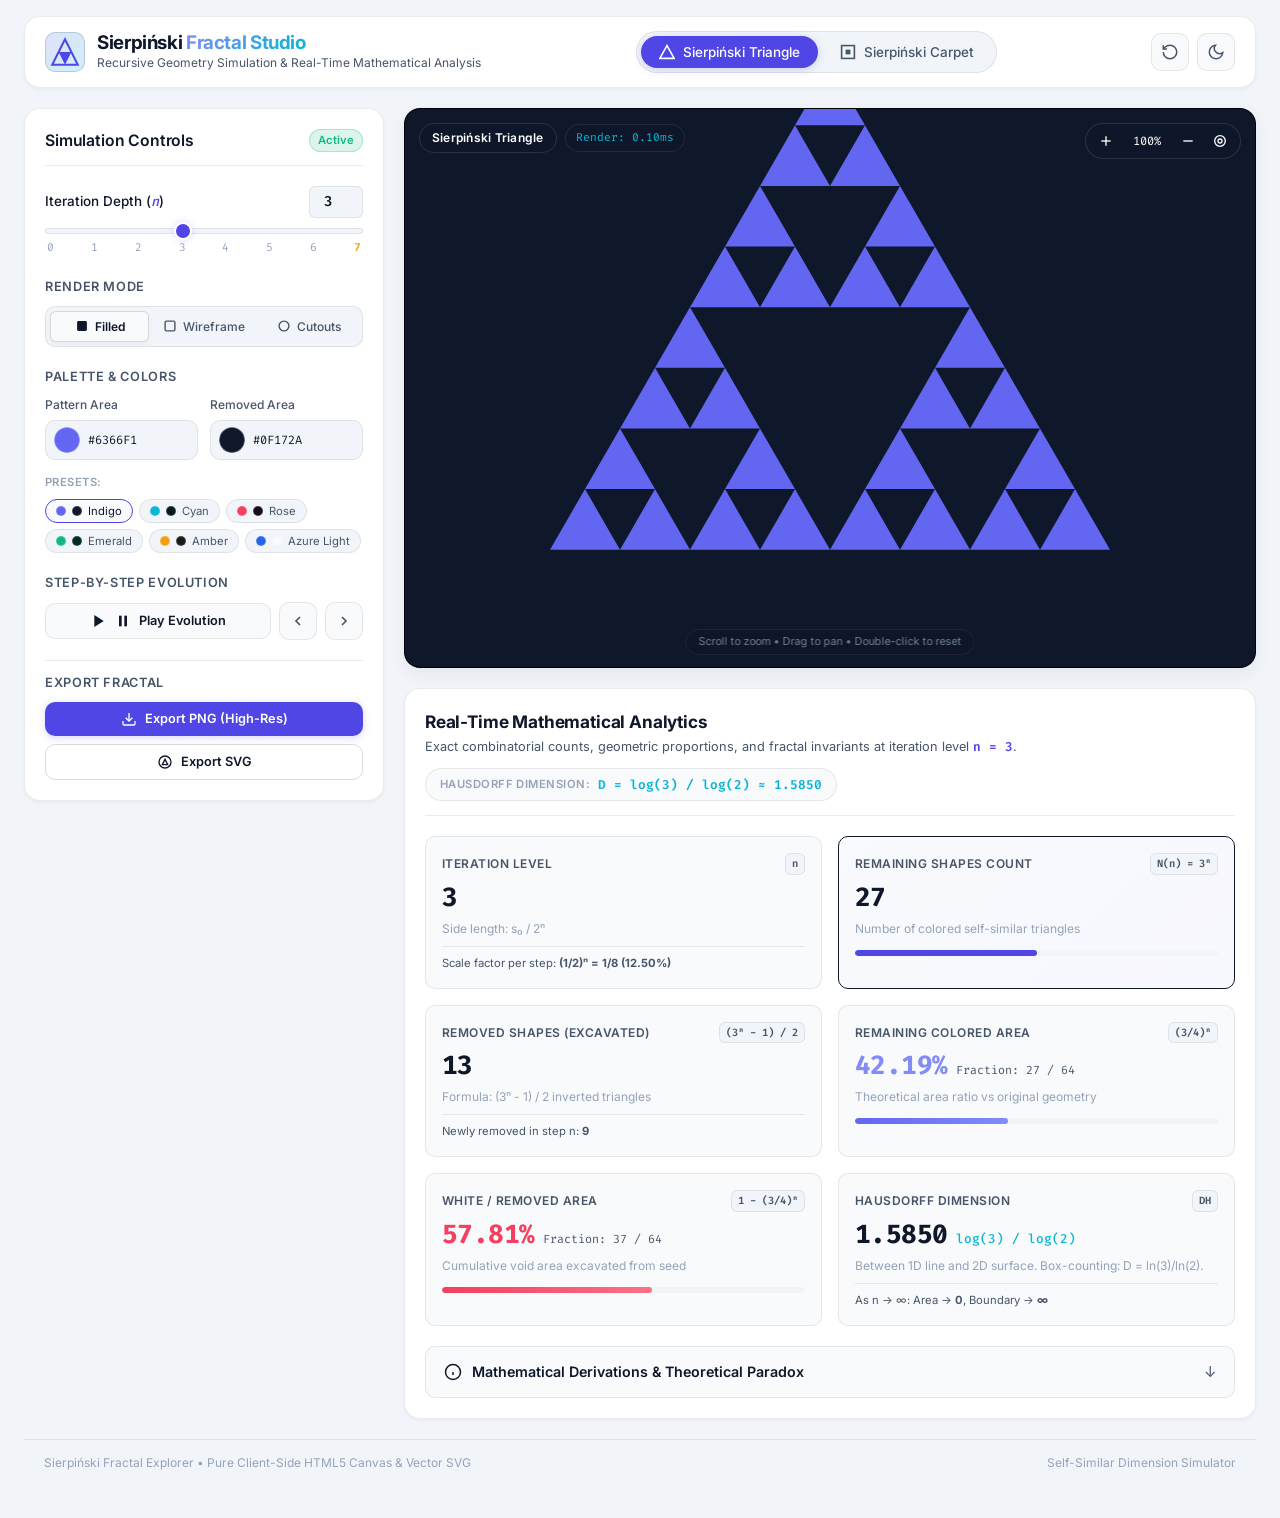
==== index.html @ 2ed8ce24 "Initial commit" ====
<!DOCTYPE html>
<html lang="en" data-theme="dark">
<head>
  <meta charset="UTF-8">
  <meta name="viewport" content="width=device-width, initial-scale=1.0">
  <title>Sierpiński Fractal Explorer & Analytical Dashboard</title>
  <meta name="description" content="Simulate, visualize, and mathematically analyze the Sierpiński Triangle and Sierpiński Carpet fractals with real-time analytics.">
  <link rel="stylesheet" href="style.css">
  <link rel="preconnect" href="https://fonts.googleapis.com">
  <link rel="preconnect" href="https://fonts.gstatic.com" crossorigin>
  <link href="https://fonts.googleapis.com/css2?family=Fira+Code:wght@400;500;600&family=Inter:wght@300;400;500;600;700&display=swap" rel="stylesheet">
</head>
<body>
  <div class="app-container">
    <!-- TOP HEADER -->
    <header class="app-header">
      <div class="brand">
        <div class="logo-icon" aria-hidden="true">
          <svg viewBox="0 0 40 40" width="32" height="32">
            <polygon points="20,4 36,36 4,36" fill="none" stroke="currentColor" stroke-width="2.5"/>
            <polygon points="20,36 28,20 12,20" fill="currentColor"/>
          </svg>
        </div>
        <div class="brand-text">
          <h1>Sierpiński <span class="gradient-text">Fractal Studio</span></h1>
          <p class="subtitle">Recursive Geometry Simulation &amp; Real-Time Mathematical Analysis</p>
        </div>
      </div>

      <!-- FRACTAL TYPE SWITCHER -->
      <div class="type-switcher-wrapper">
        <div class="type-switcher" role="radiogroup" aria-label="Select Fractal Type">
          <button type="button" id="btnTypeTriangle" class="type-btn active" role="radio" aria-checked="true" data-type="triangle">
            <svg viewBox="0 0 20 20" width="16" height="16" aria-hidden="true">
              <polygon points="10,2 19,18 1,18" fill="none" stroke="currentColor" stroke-width="2"/>
            </svg>
            <span>Sierpiński Triangle</span>
          </button>
          <button type="button" id="btnTypeCarpet" class="type-btn" role="radio" aria-checked="false" data-type="carpet">
            <svg viewBox="0 0 20 20" width="16" height="16" aria-hidden="true">
              <rect x="2" y="2" width="16" height="16" fill="none" stroke="currentColor" stroke-width="2"/>
              <rect x="7" y="7" width="6" height="6" fill="currentColor"/>
            </svg>
            <span>Sierpiński Carpet</span>
          </button>
        </div>
      </div>

      <!-- HEADER ACTIONS -->
      <div class="header-actions">
        <button type="button" id="btnResetView" class="icon-btn" title="Reset Pan & Zoom (Home View)" aria-label="Reset View">
          <svg viewBox="0 0 24 24" width="18" height="18" fill="none" stroke="currentColor" stroke-width="2">
            <path d="M3 12a9 9 0 1 0 9-9 9.75 9.75 0 0 0-6.74 2.74L3 8"/>
            <path d="M3 3v5h5"/>
          </svg>
        </button>
        <button type="button" id="btnThemeToggle" class="icon-btn theme-toggle" title="Toggle Light / Dark Theme" aria-label="Toggle Theme">
          <svg class="sun-icon" viewBox="0 0 24 24" width="18" height="18" fill="none" stroke="currentColor" stroke-width="2">
            <circle cx="12" cy="12" r="5"/>
            <line x1="12" y1="1" x2="12" y2="3"/>
            <line x1="12" y1="21" x2="12" y2="23"/>
            <line x1="4.22" y1="4.22" x2="5.64" y2="5.64"/>
            <line x1="18.36" y1="18.36" x2="19.78" y2="19.78"/>
            <line x1="1" y1="12" x2="3" y2="12"/>
            <line x1="21" y1="12" x2="23" y2="12"/>
            <line x1="4.22" y1="19.78" x2="5.64" y2="18.36"/>
            <line x1="18.36" y1="5.64" x2="19.78" y2="4.22"/>
          </svg>
          <svg class="moon-icon" viewBox="0 0 24 24" width="18" height="18" fill="none" stroke="currentColor" stroke-width="2">
            <path d="M21 12.79A9 9 0 1 1 11.21 3 7 7 0 0 0 21 12.79z"/>
          </svg>
        </button>
      </div>
    </header>

    <!-- MAIN DASHBOARD CONTENT -->
    <main class="dashboard-grid">
      <!-- SIDEBAR CONTROLS -->
      <aside class="controls-panel card">
        <div class="panel-section-header">
          <h2>Simulation Controls</h2>
          <span class="badge" id="badgeComplexity">Active</span>
        </div>

        <!-- ITERATION DEPTH -->
        <div class="control-group">
          <div class="control-label-row">
            <label for="sliderDepth">
              Iteration Depth (<span class="math-sym">n</span>)
            </label>
            <div class="depth-input-container">
              <input type="number" id="inputDepth" min="0" max="7" value="3" aria-label="Iteration depth numeric input">
            </div>
          </div>
          <div class="slider-wrapper">
            <input type="range" id="sliderDepth" min="0" max="7" step="1" value="3" aria-label="Iteration depth slider">
            <div class="slider-ticks">
              <span>0</span>
              <span>1</span>
              <span>2</span>
              <span>3</span>
              <span>4</span>
              <span>5</span>
              <span>6</span>
              <span class="warning-tick">7</span>
            </div>
          </div>
          <!-- Warning banner for n >= 6 -->
          <div id="depthWarning" class="depth-warning hidden" role="alert">
            <svg viewBox="0 0 20 20" width="16" height="16" fill="currentColor">
              <path fill-rule="evenodd" d="M8.485 2.495c.673-1.167 2.357-1.167 3.03 0l6.28 10.875c.673 1.167-.17 2.625-1.516 2.625H3.72c-1.347 0-2.189-1.458-1.515-2.625L8.485 2.495zM10 5a.75.75 0 01.75.75v3.5a.75.75 0 01-1.5 0v-3.5A.75.75 0 0110 5zm0 9a1 1 0 100-2 1 1 0 000 2z" clip-rule="evenodd"/>
            </svg>
            <span id="depthWarningText"><strong>High Complexity Notice:</strong> Rendering up to millions of sub-elements. Hardware acceleration active.</span>
          </div>
        </div>

        <!-- RENDER STYLE TOGGLE -->
        <div class="control-group">
          <label class="section-sublabel">Render Mode</label>
          <div class="segmented-control" role="radiogroup" aria-label="Render Mode">
            <button type="button" class="segment-btn active" id="btnModeFilled" role="radio" aria-checked="true" data-mode="filled">
              <svg viewBox="0 0 20 20" width="14" height="14" fill="currentColor"><rect x="3" y="3" width="14" height="14" rx="2"/></svg>
              Filled
            </button>
            <button type="button" class="segment-btn" id="btnModeWireframe" role="radio" aria-checked="false" data-mode="wireframe">
              <svg viewBox="0 0 20 20" width="14" height="14" fill="none" stroke="currentColor" stroke-width="2"><rect x="3" y="3" width="14" height="14" rx="2"/></svg>
              Wireframe
            </button>
            <button type="button" class="segment-btn" id="btnModeCutouts" role="radio" aria-checked="false" data-mode="cutouts" title="Emphasize removed central voids">
              <svg viewBox="0 0 20 20" width="14" height="14" fill="none" stroke="currentColor" stroke-width="2"><circle cx="10" cy="10" r="7"/></svg>
              Cutouts
            </button>
          </div>
        </div>

        <!-- COLOR PICKERS -->
        <div class="control-group">
          <label class="section-sublabel">Palette &amp; Colors</label>
          <div class="color-pickers-grid">
            <div class="color-picker-item">
              <span class="color-label">Pattern Area</span>
              <div class="color-input-wrapper">
                <input type="color" id="colorPattern" value="#6366f1" aria-label="Pattern color">
                <span class="color-hex-text" id="colorPatternHex">#6366F1</span>
              </div>
            </div>
            <div class="color-picker-item">
              <span class="color-label">Removed Area</span>
              <div class="color-input-wrapper">
                <input type="color" id="colorBackground" value="#0f172a" aria-label="Background / Removed area color">
                <span class="color-hex-text" id="colorBackgroundHex">#0F172A</span>
              </div>
            </div>
          </div>

          <!-- Color presets -->
          <div class="preset-palettes">
            <span class="preset-title">Presets:</span>
            <div class="preset-chips">
              <button type="button" class="preset-chip active" data-pattern="#6366f1" data-bg="#0f172a" title="Indigo & Dark Slate">
                <span class="swatch" style="background:#6366f1;"></span>
                <span class="swatch" style="background:#0f172a;"></span>
                <span>Indigo</span>
              </button>
              <button type="button" class="preset-chip" data-pattern="#06b6d4" data-bg="#051923" title="Electric Cyan & Abyss">
                <span class="swatch" style="background:#06b6d4;"></span>
                <span class="swatch" style="background:#051923;"></span>
                <span>Cyan</span>
              </button>
              <button type="button" class="preset-chip" data-pattern="#f43f5e" data-bg="#180c14" title="Sunset Rose & Crimson Void">
                <span class="swatch" style="background:#f43f5e;"></span>
                <span class="swatch" style="background:#180c14;"></span>
                <span>Rose</span>
              </button>
              <button type="button" class="preset-chip" data-pattern="#10b981" data-bg="#022c22" title="Emerald Matrix">
                <span class="swatch" style="background:#10b981;"></span>
                <span class="swatch" style="background:#022c22;"></span>
                <span>Emerald</span>
              </button>
              <button type="button" class="preset-chip" data-pattern="#f59e0b" data-bg="#1c1917" title="Amber Gold">
                <span class="swatch" style="background:#f59e0b;"></span>
                <span class="swatch" style="background:#1c1917;"></span>
                <span>Amber</span>
              </button>
              <button type="button" class="preset-chip" data-pattern="#2563eb" data-bg="#f8fafc" title="Azure & Clean White">
                <span class="swatch" style="background:#2563eb;"></span>
                <span class="swatch" style="background:#f8fafc;"></span>
                <span>Azure Light</span>
              </button>
            </div>
          </div>
        </div>

        <!-- PROGRESSIVE ANIMATION PLAYBACK -->
        <div class="control-group">
          <label class="section-sublabel">Step-by-Step Evolution</label>
          <div class="animation-buttons">
            <button type="button" id="btnPlayAnimation" class="btn btn-secondary" title="Play progressive iterations from 0 to current depth">
              <svg id="iconPlay" viewBox="0 0 24 24" width="16" height="16" fill="currentColor">
                <polygon points="5 3 19 12 5 21 5 3"/>
              </svg>
              <svg id="iconPause" class="hidden" viewBox="0 0 24 24" width="16" height="16" fill="currentColor">
                <rect x="6" y="4" width="4" height="16"/>
                <rect x="14" y="4" width="4" height="16"/>
              </svg>
              <span id="labelPlay">Play Evolution</span>
            </button>
            <button type="button" id="btnStepPrev" class="btn btn-icon-only" title="Previous depth (n - 1)" aria-label="Previous step">
              <svg viewBox="0 0 24 24" width="16" height="16" fill="none" stroke="currentColor" stroke-width="2.5"><polyline points="15 18 9 12 15 6"/></svg>
            </button>
            <button type="button" id="btnStepNext" class="btn btn-icon-only" title="Next depth (n + 1)" aria-label="Next step">
              <svg viewBox="0 0 24 24" width="16" height="16" fill="none" stroke="currentColor" stroke-width="2.5"><polyline points="9 18 15 12 9 6"/></svg>
            </button>
          </div>
        </div>

        <!-- EXPORT ACTIONS -->
        <div class="control-group export-section">
          <label class="section-sublabel">Export Fractal</label>
          <div class="export-buttons-grid">
            <button type="button" id="btnExportPNG" class="btn btn-primary">
              <svg viewBox="0 0 24 24" width="16" height="16" fill="none" stroke="currentColor" stroke-width="2">
                <path d="M21 15v4a2 2 0 0 1-2 2H5a2 2 0 0 1-2-2v-4"/>
                <polyline points="7 10 12 15 17 10"/>
                <line x1="12" y1="15" x2="12" y2="3"/>
              </svg>
              <span>Export PNG (High-Res)</span>
            </button>
            <button type="button" id="btnExportSVG" class="btn btn-outline" title="Export as scalable vector graphic">
              <svg viewBox="0 0 24 24" width="16" height="16" fill="none" stroke="currentColor" stroke-width="2">
                <circle cx="12" cy="12" r="9"/>
                <polygon points="12 8 16 16 8 16"/>
              </svg>
              <span>Export SVG</span>
            </button>
          </div>
        </div>
      </aside>

      <!-- VISUALIZER CANVAS AREA -->
      <section class="visualizer-container card" aria-label="Fractal Visualizer">
        <!-- Floating HUD Overlays -->
        <div class="canvas-hud top-left">
          <span class="hud-tag" id="hudFractalName">Sierpiński Triangle</span>
          <span class="hud-metric" id="hudRenderTime">Render: 0ms</span>
        </div>

        <div class="canvas-hud top-right">
          <div class="zoom-controls">
            <button type="button" id="btnZoomIn" class="hud-btn" title="Zoom In (+)" aria-label="Zoom In">
              <svg viewBox="0 0 24 24" width="16" height="16" fill="none" stroke="currentColor" stroke-width="2"><line x1="12" y1="5" x2="12" y2="19"/><line x1="5" y1="12" x2="19" y2="12"/></svg>
            </button>
            <span class="zoom-level-text" id="hudZoomText">100%</span>
            <button type="button" id="btnZoomOut" class="hud-btn" title="Zoom Out (-)" aria-label="Zoom Out">
              <svg viewBox="0 0 24 24" width="16" height="16" fill="none" stroke="currentColor" stroke-width="2"><line x1="5" y1="12" x2="19" y2="12"/></svg>
            </button>
            <button type="button" id="btnRecenter" class="hud-btn" title="Recenter View" aria-label="Recenter">
              <svg viewBox="0 0 24 24" width="16" height="16" fill="none" stroke="currentColor" stroke-width="2"><circle cx="12" cy="12" r="3"/><circle cx="12" cy="12" r="8"/></svg>
            </button>
          </div>
        </div>

        <!-- Interactive Canvas -->
        <div class="canvas-viewport" id="canvasViewport">
          <canvas id="fractalCanvas" width="800" height="800"></canvas>
          <div class="canvas-hint" id="canvasHint">
            <span>Scroll to zoom &bull; Drag to pan &bull; Double-click to reset</span>
          </div>
        </div>
      </section>

      <!-- ANALYTICAL DASHBOARD METRIC CARDS -->
      <section class="analytics-container card" aria-label="Analytical Dashboard">
        <div class="analytics-header">
          <div class="analytics-title">
            <h2>Real-Time Mathematical Analytics</h2>
            <p>Exact combinatorial counts, geometric proportions, and fractal invariants at iteration level <span class="math-highlight" id="lblCurrentN">n = 3</span>.</p>
          </div>
          <div class="fractal-formula-pill" id="pillDimensionFormula">
            <span class="pill-label">Hausdorff Dimension:</span>
            <span class="pill-val" id="valHausdorffSummary">D = log(3) / log(2) ≈ 1.5850</span>
          </div>
        </div>

        <div class="metrics-grid">
          <!-- CARD 1: Iteration Depth -->
          <div class="metric-card">
            <div class="metric-card-header">
              <span class="metric-label">Iteration Level</span>
              <span class="metric-badge">n</span>
            </div>
            <div class="metric-value" id="metricDepth">3</div>
            <div class="metric-formula" id="metricDepthFormula">Base recursion level</div>
            <div class="metric-footer">
              <span class="subtext">Scale factor per step: <strong id="metricScaleFactor">1/2 (50%)</strong></span>
            </div>
          </div>

          <!-- CARD 2: Remaining Shapes Count -->
          <div class="metric-card highlight">
            <div class="metric-card-header">
              <span class="metric-label">Remaining Shapes Count</span>
              <span class="metric-badge" id="badgeRemainingFormula">N(n) = 3ⁿ</span>
            </div>
            <div class="metric-value-container">
              <div class="metric-value" id="metricRemainingCount">27</div>
              <div class="metric-sci" id="metricRemainingSci"></div>
            </div>
            <div class="metric-formula" id="metricRemainingDesc">Number of colored self-similar copies</div>
            <div class="metric-progress-bar">
              <div class="metric-progress-fill" id="progressRemaining"></div>
            </div>
          </div>

          <!-- CARD 3: Removed Shapes Count -->
          <div class="metric-card">
            <div class="metric-card-header">
              <span class="metric-label">Removed Shapes (Excavated)</span>
              <span class="metric-badge" id="badgeRemovedFormula">Cumulative</span>
            </div>
            <div class="metric-value-container">
              <div class="metric-value" id="metricRemovedCumulative">13</div>
              <div class="metric-sci" id="metricRemovedSci"></div>
            </div>
            <div class="metric-formula" id="metricRemovedFormula">Formula: (3ⁿ - 1) / 2</div>
            <div class="metric-footer">
              <span class="subtext">Newly removed in step n: <strong id="metricRemovedStep">9</strong></span>
            </div>
          </div>

          <!-- CARD 4: Colored Area -->
          <div class="metric-card">
            <div class="metric-card-header">
              <span class="metric-label">Remaining Colored Area</span>
              <span class="metric-badge" id="badgeColoredAreaFormula">(3/4)ⁿ</span>
            </div>
            <div class="metric-value-container">
              <div class="metric-value accent-colored" id="metricColoredPct">42.19%</div>
              <div class="metric-fraction" id="metricColoredFraction">Fraction: 27 / 64</div>
            </div>
            <div class="metric-formula">Theoretical area ratio vs original geometry</div>
            <div class="metric-progress-bar">
              <div class="metric-progress-fill colored" id="progressColoredArea" style="width: 42.19%;"></div>
            </div>
          </div>

          <!-- CARD 5: Removed / White Area -->
          <div class="metric-card">
            <div class="metric-card-header">
              <span class="metric-label">White / Removed Area</span>
              <span class="metric-badge" id="badgeRemovedAreaFormula">1 - (3/4)ⁿ</span>
            </div>
            <div class="metric-value-container">
              <div class="metric-value accent-removed" id="metricRemovedPct">57.81%</div>
              <div class="metric-fraction" id="metricRemovedFraction">Fraction: 37 / 64</div>
            </div>
            <div class="metric-formula">Cumulative void area excavated from seed</div>
            <div class="metric-progress-bar">
              <div class="metric-progress-fill removed" id="progressRemovedArea" style="width: 57.81%;"></div>
            </div>
          </div>

          <!-- CARD 6: Hausdorff Dimension & Fractal Paradox -->
          <div class="metric-card">
            <div class="metric-card-header">
              <span class="metric-label">Hausdorff Dimension</span>
              <span class="metric-badge">DH</span>
            </div>
            <div class="metric-value-container">
              <div class="metric-value" id="metricDimension">1.5850</div>
              <div class="metric-sci" id="metricDimensionFormula">log(3) / log(2)</div>
            </div>
            <div class="metric-formula" id="metricDimensionDetail">
              Fractional dimension strictly between 1D and 2D.
            </div>
            <div class="metric-footer">
              <span class="subtext">As n &rarr; &infin;: Area &rarr; <strong>0</strong>, Boundary &rarr; <strong>&infin;</strong></span>
            </div>
          </div>
        </div>

        <!-- MATHEMATICAL DEEP DIVE EXPANDER -->
        <div class="math-explainer-card">
          <details id="detailsMath">
            <summary>
              <span class="explainer-title">
                <svg viewBox="0 0 24 24" width="18" height="18" fill="none" stroke="currentColor" stroke-width="2">
                  <circle cx="12" cy="12" r="10"/>
                  <line x1="12" y1="16" x2="12" y2="12"/>
                  <line x1="12" y1="8" x2="12.01" y2="8"/>
                </svg>
                Mathematical Derivations &amp; Theoretical Paradox
              </span>
              <span class="summary-arrow">&darr;</span>
            </summary>
            <div class="explainer-content" id="explainerContent">
              <!-- Dynamically populated based on active fractal -->
            </div>
          </details>
        </div>
      </section>
    </main>

    <!-- FOOTER -->
    <footer class="app-footer">
      <div class="footer-inner">
        <span>Sierpiński Fractal Explorer &bull; Pure Client-Side HTML5 Canvas &amp; Vector SVG</span>
        <span class="footer-links">
          <span>Self-Similar Dimension Simulator</span>
        </span>
      </div>
    </footer>
  </div>

  <script src="app.js"></script>
</body>
</html>
---- style.css ----
/* ==========================================================================
   Sierpiński Fractal Explorer - Modern Dashboard Design System
   ========================================================================== */

:root {
  /* Color Tokens - Dark Mode (Default) */
  --bg-app: #080c15;
  --bg-surface: #0f1626;
  --bg-surface-elevated: #162035;
  --bg-surface-hover: #1c2842;
  --bg-input: #151e30;
  
  --border-subtle: rgba(255, 255, 255, 0.08);
  --border-medium: rgba(255, 255, 255, 0.16);
  --border-active: #6366f1;
  
  --text-primary: #f8fafc;
  --text-secondary: #94a3b8;
  --text-muted: #64748b;
  
  --accent-primary: #6366f1;
  --accent-primary-hover: #4f46e5;
  --accent-primary-glow: rgba(99, 102, 241, 0.35);
  
  --accent-cyan: #06b6d4;
  --accent-cyan-glow: rgba(6, 182, 212, 0.25);
  --accent-amber: #f59e0b;
  --accent-amber-glow: rgba(245, 158, 11, 0.25);
  --accent-rose: #f43f5e;
  --accent-emerald: #10b981;
  
  --shadow-sm: 0 2px 4px rgba(0, 0, 0, 0.3);
  --shadow-md: 0 4px 16px rgba(0, 0, 0, 0.4);
  --shadow-lg: 0 8px 32px rgba(0, 0, 0, 0.5);
  --shadow-glow: 0 0 24px var(--accent-primary-glow);
  
  --radius-sm: 6px;
  --radius-md: 10px;
  --radius-lg: 16px;
  --radius-full: 9999px;
  
  --font-sans: 'Inter', -apple-system, BlinkMacSystemFont, 'Segoe UI', Roboto, sans-serif;
  --font-mono: 'Fira Code', ui-monospace, SFMono-Regular, monospace;
  
  --transition-fast: 0.15s ease;
  --transition-normal: 0.25s cubic-bezier(0.16, 1, 0.3, 1);
}

[data-theme="light"] {
  --bg-app: #f1f5f9;
  --bg-surface: #ffffff;
  --bg-surface-elevated: #f8fafc;
  --bg-surface-hover: #e2e8f0;
  --bg-input: #f1f5f9;
  
  --border-subtle: rgba(0, 0, 0, 0.08);
  --border-medium: rgba(0, 0, 0, 0.14);
  --border-active: #4f46e5;
  
  --text-primary: #0f172a;
  --text-secondary: #475569;
  --text-muted: #94a3b8;
  
  --accent-primary: #4f46e5;
  --accent-primary-hover: #4338ca;
  --accent-primary-glow: rgba(79, 70, 229, 0.2);
  
  --shadow-sm: 0 2px 4px rgba(0, 0, 0, 0.04);
  --shadow-md: 0 6px 18px rgba(15, 23, 42, 0.06);
  --shadow-lg: 0 12px 32px rgba(15, 23, 42, 0.08);
  --shadow-glow: 0 0 20px rgba(79, 70, 229, 0.15);
}

/* Base Reset & Typography */
*, *::before, *::after {
  box-sizing: border-box;
  margin: 0;
  padding: 0;
}

html, body {
  min-height: 100%;
  background-color: var(--bg-app);
  color: var(--text-primary);
  font-family: var(--font-sans);
  font-size: 15px;
  line-height: 1.5;
  -webkit-font-smoothing: antialiased;
  -moz-osx-font-smoothing: grayscale;
  transition: background-color var(--transition-normal), color var(--transition-normal);
}

/* App Container Layout */
.app-container {
  max-width: 1600px;
  margin: 0 auto;
  padding: 16px 24px 32px;
  display: flex;
  flex-direction: column;
  min-height: 100vh;
  gap: 20px;
}

/* Header Component */
.app-header {
  display: flex;
  align-items: center;
  justify-content: space-between;
  flex-wrap: wrap;
  gap: 16px;
  padding: 14px 20px;
  background: var(--bg-surface);
  border: 1px solid var(--border-subtle);
  border-radius: var(--radius-lg);
  box-shadow: var(--shadow-sm);
  backdrop-filter: blur(12px);
  position: sticky;
  top: 12px;
  z-index: 100;
}

.brand {
  display: flex;
  align-items: center;
  gap: 12px;
}

.logo-icon {
  display: flex;
  align-items: center;
  justify-content: center;
  width: 40px;
  height: 40px;
  background: linear-gradient(135deg, rgba(99, 102, 241, 0.2), rgba(6, 182, 212, 0.2));
  color: var(--accent-primary);
  border-radius: var(--radius-md);
  border: 1px solid var(--border-medium);
}

.brand-text h1 {
  font-size: 1.25rem;
  font-weight: 700;
  letter-spacing: -0.02em;
  line-height: 1.2;
}

.gradient-text {
  background: linear-gradient(135deg, #818cf8 0%, #06b6d4 100%);
  -webkit-background-clip: text;
  -webkit-text-fill-color: transparent;
}

.subtitle {
  font-size: 0.8rem;
  color: var(--text-secondary);
  font-weight: 400;
}

/* Type Switcher Segmented Control */
.type-switcher-wrapper {
  display: flex;
  justify-content: center;
}

.type-switcher {
  display: inline-flex;
  background: var(--bg-input);
  padding: 4px;
  border-radius: var(--radius-full);
  border: 1px solid var(--border-subtle);
  gap: 4px;
}

.type-btn {
  display: inline-flex;
  align-items: center;
  gap: 8px;
  padding: 8px 18px;
  background: transparent;
  border: none;
  border-radius: var(--radius-full);
  color: var(--text-secondary);
  font-size: 0.9rem;
  font-weight: 500;
  font-family: inherit;
  cursor: pointer;
  transition: all var(--transition-fast);
  white-space: nowrap;
}

.type-btn:hover {
  color: var(--text-primary);
  background: rgba(255, 255, 255, 0.04);
}

.type-btn.active {
  background: var(--accent-primary);
  color: #ffffff;
  box-shadow: 0 2px 10px var(--accent-primary-glow);
}

/* Header Actions */
.header-actions {
  display: flex;
  align-items: center;
  gap: 8px;
}

.icon-btn {
  display: inline-flex;
  align-items: center;
  justify-content: center;
  width: 38px;
  height: 38px;
  background: var(--bg-surface-elevated);
  border: 1px solid var(--border-subtle);
  border-radius: var(--radius-md);
  color: var(--text-secondary);
  cursor: pointer;
  transition: all var(--transition-fast);
}

.icon-btn:hover {
  background: var(--bg-surface-hover);
  color: var(--text-primary);
  border-color: var(--border-medium);
}

/* Theme Toggle Icons */
[data-theme="dark"] .theme-toggle .sun-icon { display: block; }
[data-theme="dark"] .theme-toggle .moon-icon { display: none; }
[data-theme="light"] .theme-toggle .sun-icon { display: none; }
[data-theme="light"] .theme-toggle .moon-icon { display: block; }

/* Dashboard Grid Layout */
.dashboard-grid {
  display: grid;
  grid-template-columns: 360px 1fr;
  grid-template-rows: auto auto;
  gap: 20px;
  grid-template-areas:
    "controls visualizer"
    "controls analytics";
}

/* General Card Styling */
.card {
  background: var(--bg-surface);
  border: 1px solid var(--border-subtle);
  border-radius: var(--radius-lg);
  box-shadow: var(--shadow-sm);
  padding: 20px;
  transition: border-color var(--transition-fast);
}

.card:hover {
  border-color: var(--border-medium);
}

/* ==========================================================================
   Sidebar Controls Panel
   ========================================================================== */
.controls-panel {
  grid-area: controls;
  display: flex;
  flex-direction: column;
  gap: 20px;
  position: sticky;
  top: 92px;
  height: fit-content;
  max-height: calc(100vh - 110px);
  overflow-y: auto;
  scrollbar-width: thin;
  scrollbar-color: var(--border-medium) transparent;
}

.controls-panel::-webkit-scrollbar {
  width: 6px;
}
.controls-panel::-webkit-scrollbar-thumb {
  background: var(--border-medium);
  border-radius: 4px;
}

.panel-section-header {
  display: flex;
  align-items: center;
  justify-content: space-between;
  padding-bottom: 12px;
  border-bottom: 1px solid var(--border-subtle);
}

.panel-section-header h2 {
  font-size: 1.05rem;
  font-weight: 600;
  letter-spacing: -0.01em;
}

.badge {
  font-size: 0.75rem;
  font-weight: 600;
  padding: 2px 8px;
  border-radius: var(--radius-full);
  background: rgba(16, 185, 129, 0.15);
  color: var(--accent-emerald);
  border: 1px solid rgba(16, 185, 129, 0.25);
}

.badge.warning {
  background: rgba(245, 158, 11, 0.15);
  color: var(--accent-amber);
  border-color: rgba(245, 158, 11, 0.3);
}

.control-group {
  display: flex;
  flex-direction: column;
  gap: 10px;
}

.control-label-row {
  display: flex;
  align-items: center;
  justify-content: space-between;
}

.control-label-row label {
  font-size: 0.9rem;
  font-weight: 500;
  color: var(--text-primary);
}

.section-sublabel {
  font-size: 0.85rem;
  font-weight: 600;
  color: var(--text-secondary);
  text-transform: uppercase;
  letter-spacing: 0.05em;
}

.math-sym {
  font-family: var(--font-mono);
  font-style: italic;
  color: var(--accent-primary);
}

/* Numeric input for depth */
.depth-input-container input {
  width: 54px;
  height: 32px;
  text-align: center;
  background: var(--bg-input);
  border: 1px solid var(--border-subtle);
  border-radius: var(--radius-sm);
  color: var(--text-primary);
  font-family: var(--font-mono);
  font-size: 0.95rem;
  font-weight: 600;
  transition: all var(--transition-fast);
}

.depth-input-container input:focus {
  outline: none;
  border-color: var(--accent-primary);
  box-shadow: 0 0 0 2px var(--accent-primary-glow);
}

/* Custom Range Slider */
.slider-wrapper {
  display: flex;
  flex-direction: column;
  gap: 6px;
}

input[type="range"] {
  -webkit-appearance: none;
  appearance: none;
  width: 100%;
  height: 6px;
  border-radius: var(--radius-full);
  background: var(--bg-input);
  outline: none;
  cursor: pointer;
  border: 1px solid var(--border-subtle);
}

input[type="range"]::-webkit-slider-thumb {
  -webkit-appearance: none;
  appearance: none;
  width: 18px;
  height: 18px;
  border-radius: 50%;
  background: var(--accent-primary);
  box-shadow: 0 0 8px var(--accent-primary-glow);
  cursor: pointer;
  border: 2px solid #ffffff;
  transition: transform var(--transition-fast);
}

input[type="range"]::-moz-range-thumb {
  width: 18px;
  height: 18px;
  border-radius: 50%;
  background: var(--accent-primary);
  box-shadow: 0 0 8px var(--accent-primary-glow);
  cursor: pointer;
  border: 2px solid #ffffff;
}

input[type="range"]::-webkit-slider-thumb:hover {
  transform: scale(1.15);
}

.slider-ticks {
  display: flex;
  justify-content: space-between;
  padding: 0 2px;
  font-family: var(--font-mono);
  font-size: 0.75rem;
  color: var(--text-muted);
}

.warning-tick {
  color: var(--accent-amber);
  font-weight: 600;
}

/* Depth Warning Box */
.depth-warning {
  display: flex;
  align-items: flex-start;
  gap: 8px;
  padding: 10px 12px;
  border-radius: var(--radius-md);
  background: rgba(245, 158, 11, 0.12);
  border: 1px solid rgba(245, 158, 11, 0.3);
  color: var(--accent-amber);
  font-size: 0.8rem;
  line-height: 1.4;
  animation: fadeIn 0.2s ease;
}

.depth-warning.hidden {
  display: none;
}

@keyframes fadeIn {
  from { opacity: 0; transform: translateY(-4px); }
  to { opacity: 1; transform: translateY(0); }
}

/* Segmented Control */
.segmented-control {
  display: grid;
  grid-template-columns: 1fr 1fr 1fr;
  background: var(--bg-input);
  padding: 4px;
  border-radius: var(--radius-md);
  border: 1px solid var(--border-subtle);
  gap: 4px;
}

.segment-btn {
  display: inline-flex;
  align-items: center;
  justify-content: center;
  gap: 6px;
  padding: 7px 10px;
  border: none;
  border-radius: var(--radius-sm);
  background: transparent;
  color: var(--text-secondary);
  font-size: 0.8rem;
  font-weight: 500;
  font-family: inherit;
  cursor: pointer;
  transition: all var(--transition-fast);
}

.segment-btn:hover {
  color: var(--text-primary);
  background: rgba(255, 255, 255, 0.05);
}

.segment-btn.active {
  background: var(--bg-surface-elevated);
  color: var(--text-primary);
  font-weight: 600;
  box-shadow: var(--shadow-sm);
  border: 1px solid var(--border-medium);
}

/* Color Pickers */
.color-pickers-grid {
  display: grid;
  grid-template-columns: 1fr 1fr;
  gap: 12px;
}

.color-picker-item {
  display: flex;
  flex-direction: column;
  gap: 6px;
}

.color-label {
  font-size: 0.8rem;
  color: var(--text-secondary);
  font-weight: 500;
}

.color-input-wrapper {
  display: flex;
  align-items: center;
  gap: 8px;
  background: var(--bg-input);
  border: 1px solid var(--border-subtle);
  padding: 6px 8px;
  border-radius: var(--radius-md);
}

.color-input-wrapper input[type="color"] {
  -webkit-appearance: none;
  appearance: none;
  width: 26px;
  height: 26px;
  border: none;
  border-radius: 50%;
  cursor: pointer;
  background: transparent;
  padding: 0;
}

.color-input-wrapper input[type="color"]::-webkit-color-swatch-wrapper {
  padding: 0;
}

.color-input-wrapper input[type="color"]::-webkit-color-swatch {
  border: 1px solid rgba(255, 255, 255, 0.3);
  border-radius: 50%;
}

.color-hex-text {
  font-family: var(--font-mono);
  font-size: 0.8rem;
  color: var(--text-primary);
}

/* Preset Palettes */
.preset-palettes {
  display: flex;
  flex-direction: column;
  gap: 8px;
  margin-top: 4px;
}

.preset-title {
  font-size: 0.75rem;
  color: var(--text-muted);
  font-weight: 600;
  text-transform: uppercase;
  letter-spacing: 0.04em;
}

.preset-chips {
  display: flex;
  flex-wrap: wrap;
  gap: 6px;
}

.preset-chip {
  display: inline-flex;
  align-items: center;
  gap: 6px;
  padding: 4px 10px;
  border-radius: var(--radius-full);
  background: var(--bg-input);
  border: 1px solid var(--border-subtle);
  color: var(--text-secondary);
  font-size: 0.75rem;
  font-family: inherit;
  cursor: pointer;
  transition: all var(--transition-fast);
}

.preset-chip:hover {
  background: var(--bg-surface-elevated);
  color: var(--text-primary);
  border-color: var(--border-medium);
}

.preset-chip.active {
  border-color: var(--accent-primary);
  color: var(--text-primary);
  background: var(--bg-surface-elevated);
}

.swatch {
  width: 10px;
  height: 10px;
  border-radius: 50%;
  display: inline-block;
  border: 1px solid rgba(255, 255, 255, 0.2);
}

/* Animation Controls */
.animation-buttons {
  display: flex;
  align-items: center;
  gap: 8px;
}

.btn {
  display: inline-flex;
  align-items: center;
  justify-content: center;
  gap: 8px;
  padding: 9px 14px;
  border-radius: var(--radius-md);
  font-size: 0.85rem;
  font-weight: 600;
  font-family: inherit;
  cursor: pointer;
  transition: all var(--transition-fast);
  border: none;
}

.btn-primary {
  background: var(--accent-primary);
  color: #ffffff;
  box-shadow: 0 2px 8px var(--accent-primary-glow);
}

.btn-primary:hover {
  background: var(--accent-primary-hover);
  transform: translateY(-1px);
}

.btn-secondary {
  flex: 1;
  background: var(--bg-surface-elevated);
  border: 1px solid var(--border-subtle);
  color: var(--text-primary);
}

.btn-secondary:hover {
  background: var(--bg-surface-hover);
  border-color: var(--border-medium);
}

.btn-outline {
  background: transparent;
  border: 1px solid var(--border-medium);
  color: var(--text-primary);
}

.btn-outline:hover {
  background: var(--bg-surface-elevated);
  border-color: var(--text-secondary);
}

.btn-icon-only {
  width: 38px;
  height: 38px;
  padding: 0;
  background: var(--bg-surface-elevated);
  border: 1px solid var(--border-subtle);
  color: var(--text-secondary);
  border-radius: var(--radius-md);
}

.btn-icon-only:hover {
  color: var(--text-primary);
  background: var(--bg-surface-hover);
  border-color: var(--border-medium);
}

/* Export Section */
.export-section {
  padding-top: 12px;
  border-top: 1px solid var(--border-subtle);
}

.export-buttons-grid {
  display: flex;
  flex-direction: column;
  gap: 8px;
}

/* ==========================================================================
   Visualizer Canvas Area
   ========================================================================== */
.visualizer-container {
  grid-area: visualizer;
  position: relative;
  min-height: 520px;
  height: 560px;
  padding: 0;
  overflow: hidden;
  display: flex;
  background: #000000;
  border-radius: var(--radius-lg);
  box-shadow: var(--shadow-md);
}

.canvas-viewport {
  position: relative;
  width: 100%;
  height: 100%;
  display: flex;
  align-items: center;
  justify-content: center;
  cursor: grab;
  user-select: none;
}

.canvas-viewport:active {
  cursor: grabbing;
}

#fractalCanvas {
  display: block;
  width: 100%;
  height: 100%;
  touch-action: none;
}

/* Canvas Floating HUD Overlays */
.canvas-hud {
  position: absolute;
  z-index: 10;
  display: flex;
  align-items: center;
  gap: 8px;
  pointer-events: none;
}

.canvas-hud > * {
  pointer-events: auto;
}

.canvas-hud.top-left {
  top: 14px;
  left: 14px;
}

.canvas-hud.top-right {
  top: 14px;
  right: 14px;
}

.hud-tag {
  background: rgba(15, 23, 42, 0.85);
  backdrop-filter: blur(8px);
  padding: 5px 12px;
  border-radius: var(--radius-full);
  border: 1px solid rgba(255, 255, 255, 0.12);
  color: #ffffff;
  font-size: 0.8rem;
  font-weight: 600;
  letter-spacing: 0.02em;
}

.hud-metric {
  background: rgba(15, 23, 42, 0.75);
  backdrop-filter: blur(8px);
  padding: 5px 10px;
  border-radius: var(--radius-full);
  border: 1px solid rgba(255, 255, 255, 0.08);
  color: var(--accent-cyan);
  font-family: var(--font-mono);
  font-size: 0.75rem;
}

.zoom-controls {
  display: flex;
  align-items: center;
  background: rgba(15, 23, 42, 0.85);
  backdrop-filter: blur(8px);
  border: 1px solid rgba(255, 255, 255, 0.12);
  border-radius: var(--radius-full);
  padding: 3px 6px;
  gap: 4px;
}

.hud-btn {
  width: 28px;
  height: 28px;
  background: transparent;
  border: none;
  color: #ffffff;
  border-radius: 50%;
  display: inline-flex;
  align-items: center;
  justify-content: center;
  cursor: pointer;
  transition: all var(--transition-fast);
}

.hud-btn:hover {
  background: rgba(255, 255, 255, 0.15);
}

.zoom-level-text {
  font-family: var(--font-mono);
  font-size: 0.8rem;
  color: #ffffff;
  padding: 0 6px;
  min-width: 46px;
  text-align: center;
}

.canvas-hint {
  position: absolute;
  bottom: 12px;
  left: 50%;
  transform: translateX(-50%);
  background: rgba(15, 23, 42, 0.75);
  backdrop-filter: blur(6px);
  border: 1px solid rgba(255, 255, 255, 0.08);
  padding: 4px 12px;
  border-radius: var(--radius-full);
  font-size: 0.72rem;
  color: #94a3b8;
  pointer-events: none;
  opacity: 0.75;
  transition: opacity var(--transition-fast);
}

.canvas-viewport:hover .canvas-hint {
  opacity: 1;
}

/* ==========================================================================
   Analytical Dashboard & Metric Cards
   ========================================================================== */
.analytics-container {
  grid-area: analytics;
  display: flex;
  flex-direction: column;
  gap: 20px;
}

.analytics-header {
  display: flex;
  align-items: center;
  justify-content: space-between;
  flex-wrap: wrap;
  gap: 12px;
  padding-bottom: 14px;
  border-bottom: 1px solid var(--border-subtle);
}

.analytics-title h2 {
  font-size: 1.15rem;
  font-weight: 700;
  letter-spacing: -0.01em;
}

.analytics-title p {
  font-size: 0.85rem;
  color: var(--text-secondary);
  margin-top: 2px;
}

.math-highlight {
  font-family: var(--font-mono);
  color: var(--accent-primary);
  font-weight: 600;
}

.fractal-formula-pill {
  display: inline-flex;
  align-items: center;
  gap: 8px;
  background: var(--bg-surface-elevated);
  border: 1px solid var(--border-subtle);
  padding: 6px 14px;
  border-radius: var(--radius-full);
}

.pill-label {
  font-size: 0.75rem;
  text-transform: uppercase;
  color: var(--text-muted);
  font-weight: 600;
  letter-spacing: 0.04em;
}

.pill-val {
  font-family: var(--font-mono);
  font-size: 0.85rem;
  font-weight: 600;
  color: var(--accent-cyan);
}

/* 6-Card Metric Grid */
.metrics-grid {
  display: grid;
  grid-template-columns: repeat(auto-fit, minmax(260px, 1fr));
  gap: 16px;
}

.metric-card {
  background: var(--bg-surface-elevated);
  border: 1px solid var(--border-subtle);
  border-radius: var(--radius-md);
  padding: 16px;
  display: flex;
  flex-direction: column;
  gap: 8px;
  transition: transform var(--transition-fast), border-color var(--transition-fast), box-shadow var(--transition-fast);
}

.metric-card:hover {
  transform: translateY(-2px);
  border-color: var(--border-medium);
  box-shadow: var(--shadow-sm);
}

.metric-card.highlight {
  border-color: var(--border-accent);
  background: linear-gradient(135deg, var(--bg-surface-elevated) 0%, rgba(99, 102, 241, 0.05) 100%);
}

.metric-card-header {
  display: flex;
  align-items: center;
  justify-content: space-between;
}

.metric-label {
  font-size: 0.8rem;
  font-weight: 600;
  text-transform: uppercase;
  letter-spacing: 0.04em;
  color: var(--text-secondary);
}

.metric-badge {
  font-family: var(--font-mono);
  font-size: 0.7rem;
  font-weight: 600;
  padding: 2px 6px;
  border-radius: var(--radius-sm);
  background: var(--bg-input);
  color: var(--text-secondary);
  border: 1px solid var(--border-subtle);
}

.metric-value-container {
  display: flex;
  align-items: baseline;
  flex-wrap: wrap;
  gap: 8px;
}

.metric-value {
  font-family: var(--font-mono);
  font-size: 1.75rem;
  font-weight: 700;
  line-height: 1.1;
  color: var(--text-primary);
  letter-spacing: -0.02em;
}

.metric-value.accent-colored {
  color: #818cf8;
}

.metric-value.accent-removed {
  color: var(--accent-rose);
}

.metric-sci {
  font-family: var(--font-mono);
  font-size: 0.85rem;
  color: var(--accent-cyan);
  font-weight: 500;
}

.metric-fraction {
  font-family: var(--font-mono);
  font-size: 0.78rem;
  color: var(--text-secondary);
}

.metric-formula {
  font-size: 0.8rem;
  color: var(--text-muted);
}

.metric-footer {
  margin-top: auto;
  padding-top: 8px;
  border-top: 1px solid var(--border-subtle);
  font-size: 0.75rem;
  color: var(--text-secondary);
}

.metric-progress-bar {
  width: 100%;
  height: 6px;
  background: var(--bg-input);
  border-radius: var(--radius-full);
  overflow: hidden;
  margin-top: 4px;
}

.metric-progress-fill {
  height: 100%;
  background: var(--accent-primary);
  border-radius: var(--radius-full);
  transition: width 0.3s cubic-bezier(0.16, 1, 0.3, 1);
}

.metric-progress-fill.colored {
  background: linear-gradient(90deg, #6366f1, #818cf8);
}

.metric-progress-fill.removed {
  background: linear-gradient(90deg, #f43f5e, #fb7185);
}

/* Mathematical Explainer Accordion */
.math-explainer-card details {
  background: var(--bg-surface-elevated);
  border: 1px solid var(--border-subtle);
  border-radius: var(--radius-md);
  padding: 14px 18px;
  transition: all var(--transition-fast);
}

.math-explainer-card details[open] {
  border-color: var(--border-medium);
}

.math-explainer-card summary {
  list-style: none;
  display: flex;
  align-items: center;
  justify-content: space-between;
  cursor: pointer;
  user-select: none;
}

.math-explainer-card summary::-webkit-details-marker {
  display: none;
}

.explainer-title {
  display: flex;
  align-items: center;
  gap: 10px;
  font-size: 0.95rem;
  font-weight: 600;
  color: var(--text-primary);
}

.summary-arrow {
  font-size: 1rem;
  color: var(--text-secondary);
  transition: transform var(--transition-fast);
}

details[open] .summary-arrow {
  transform: rotate(180deg);
}

.explainer-content {
  margin-top: 16px;
  padding-top: 14px;
  border-top: 1px solid var(--border-subtle);
  font-size: 0.88rem;
  color: var(--text-secondary);
  line-height: 1.65;
  display: flex;
  flex-direction: column;
  gap: 14px;
}

.explainer-table {
  width: 100%;
  border-collapse: collapse;
  font-size: 0.82rem;
  margin-top: 8px;
}

.explainer-table th, .explainer-table td {
  padding: 8px 12px;
  text-align: left;
  border-bottom: 1px solid var(--border-subtle);
}

.explainer-table th {
  color: var(--text-primary);
  font-weight: 600;
  background: var(--bg-input);
}

.explainer-table td {
  font-family: var(--font-mono);
}

.code-inline {
  background: var(--bg-input);
  border: 1px solid var(--border-subtle);
  padding: 2px 6px;
  border-radius: 4px;
  font-family: var(--font-mono);
  font-size: 0.85em;
  color: var(--accent-cyan);
}

/* Footer */
.app-footer {
  margin-top: auto;
  padding: 14px 20px;
  border-top: 1px solid var(--border-subtle);
  font-size: 0.8rem;
  color: var(--text-muted);
}

.footer-inner {
  display: flex;
  align-items: center;
  justify-content: space-between;
  flex-wrap: wrap;
  gap: 8px;
}

/* ==========================================================================
   Responsive Breakpoints
   ========================================================================== */
@media (max-width: 1100px) {
  .dashboard-grid {
    grid-template-columns: 1fr;
    grid-template-areas:
      "visualizer"
      "controls"
      "analytics";
  }

  .controls-panel {
    position: static;
    max-height: none;
  }

  .visualizer-container {
    height: 480px;
  }
}

@media (max-width: 768px) {
  .app-container {
    padding: 10px 12px 24px;
  }

  .app-header {
    flex-direction: column;
    align-items: stretch;
  }

  .type-switcher-wrapper {
    width: 100%;
  }

  .type-switcher {
    width: 100%;
  }

  .type-btn {
    flex: 1;
    justify-content: center;
  }

  .visualizer-container {
    height: 380px;
  }

  .metrics-grid {
    grid-template-columns: 1fr;
  }
}
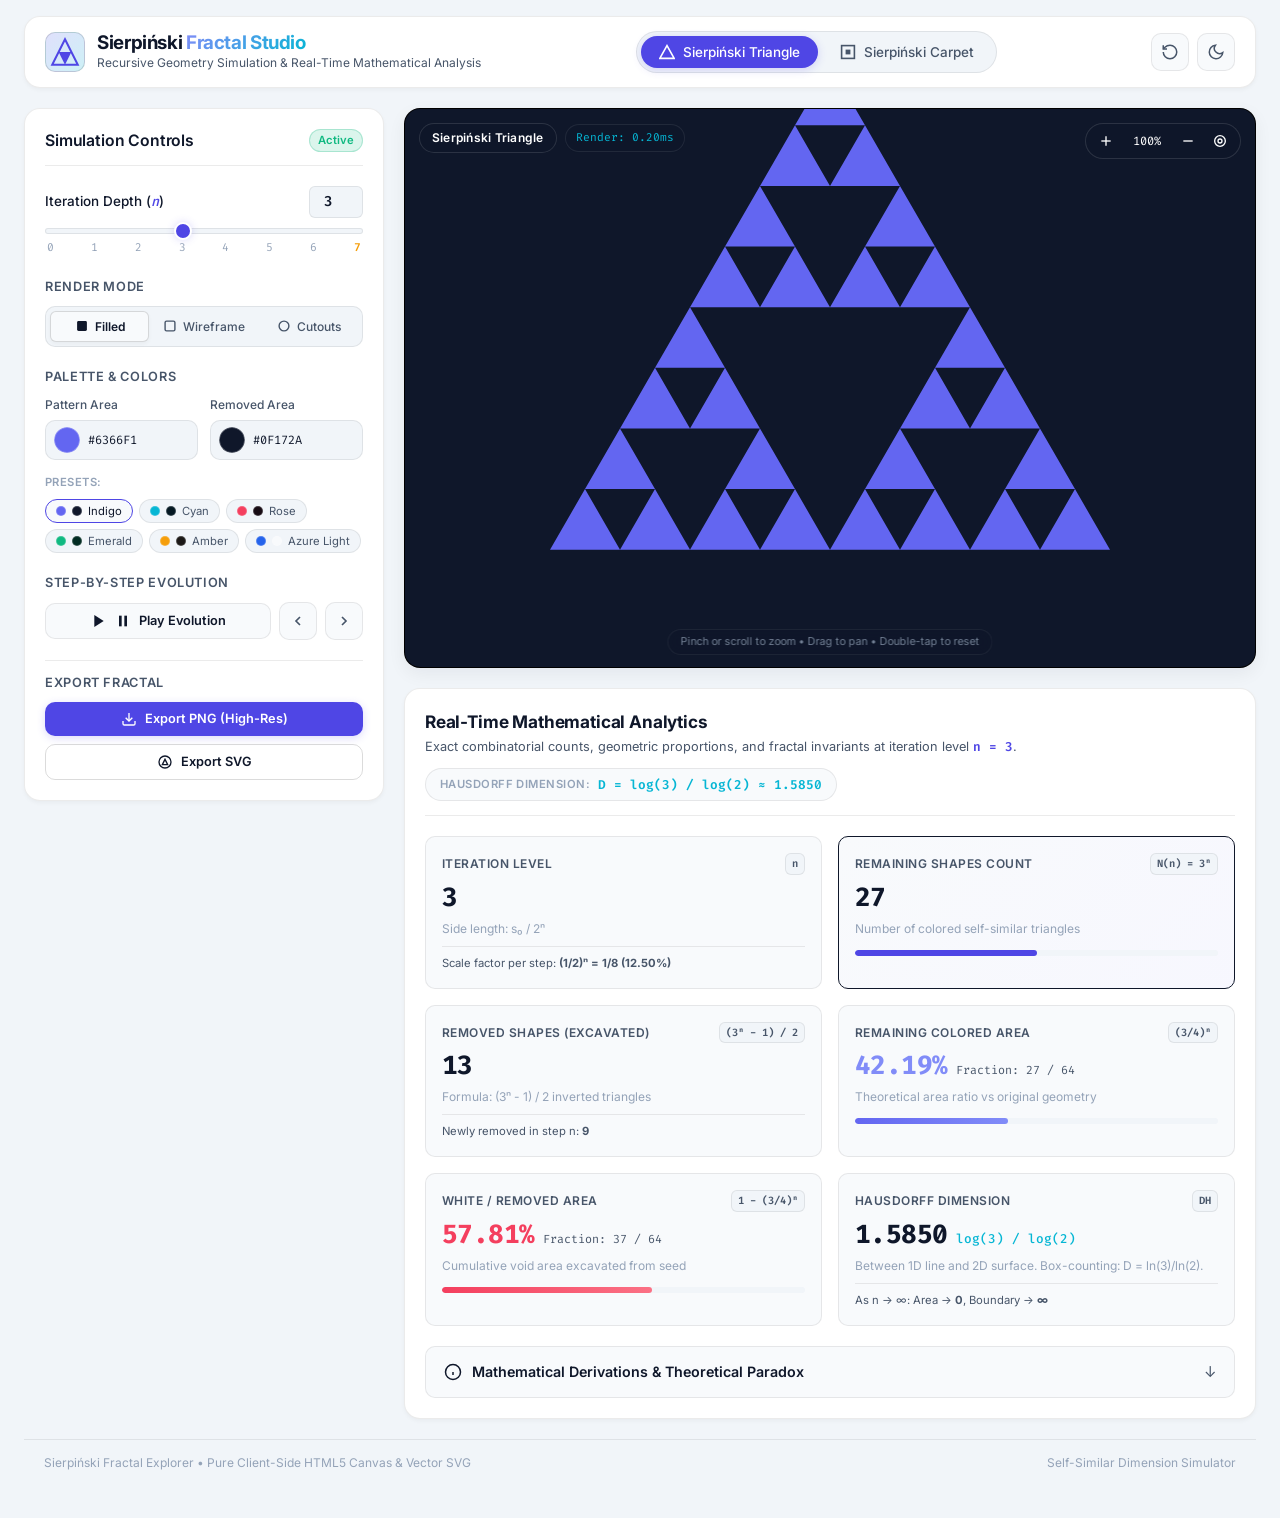
==== commit 039b7791: "Add two-finger pinch zoom and mobile performance optimizations" ====
--- a/index.html
+++ b/index.html
@@ -264,7 +264,7 @@
         <div class="canvas-viewport" id="canvasViewport">
           <canvas id="fractalCanvas" width="800" height="800"></canvas>
           <div class="canvas-hint" id="canvasHint">
-            <span>Scroll to zoom &bull; Drag to pan &bull; Double-click to reset</span>
+            <span>Pinch or scroll to zoom &bull; Drag to pan &bull; Double-tap to reset</span>
           </div>
         </div>
       </section>
--- a/style.css
+++ b/style.css
@@ -712,6 +712,9 @@
   justify-content: center;
   cursor: grab;
   user-select: none;
+  -webkit-user-select: none;
+  touch-action: none;
+  -webkit-touch-callout: none;
 }
 
 .canvas-viewport:active {
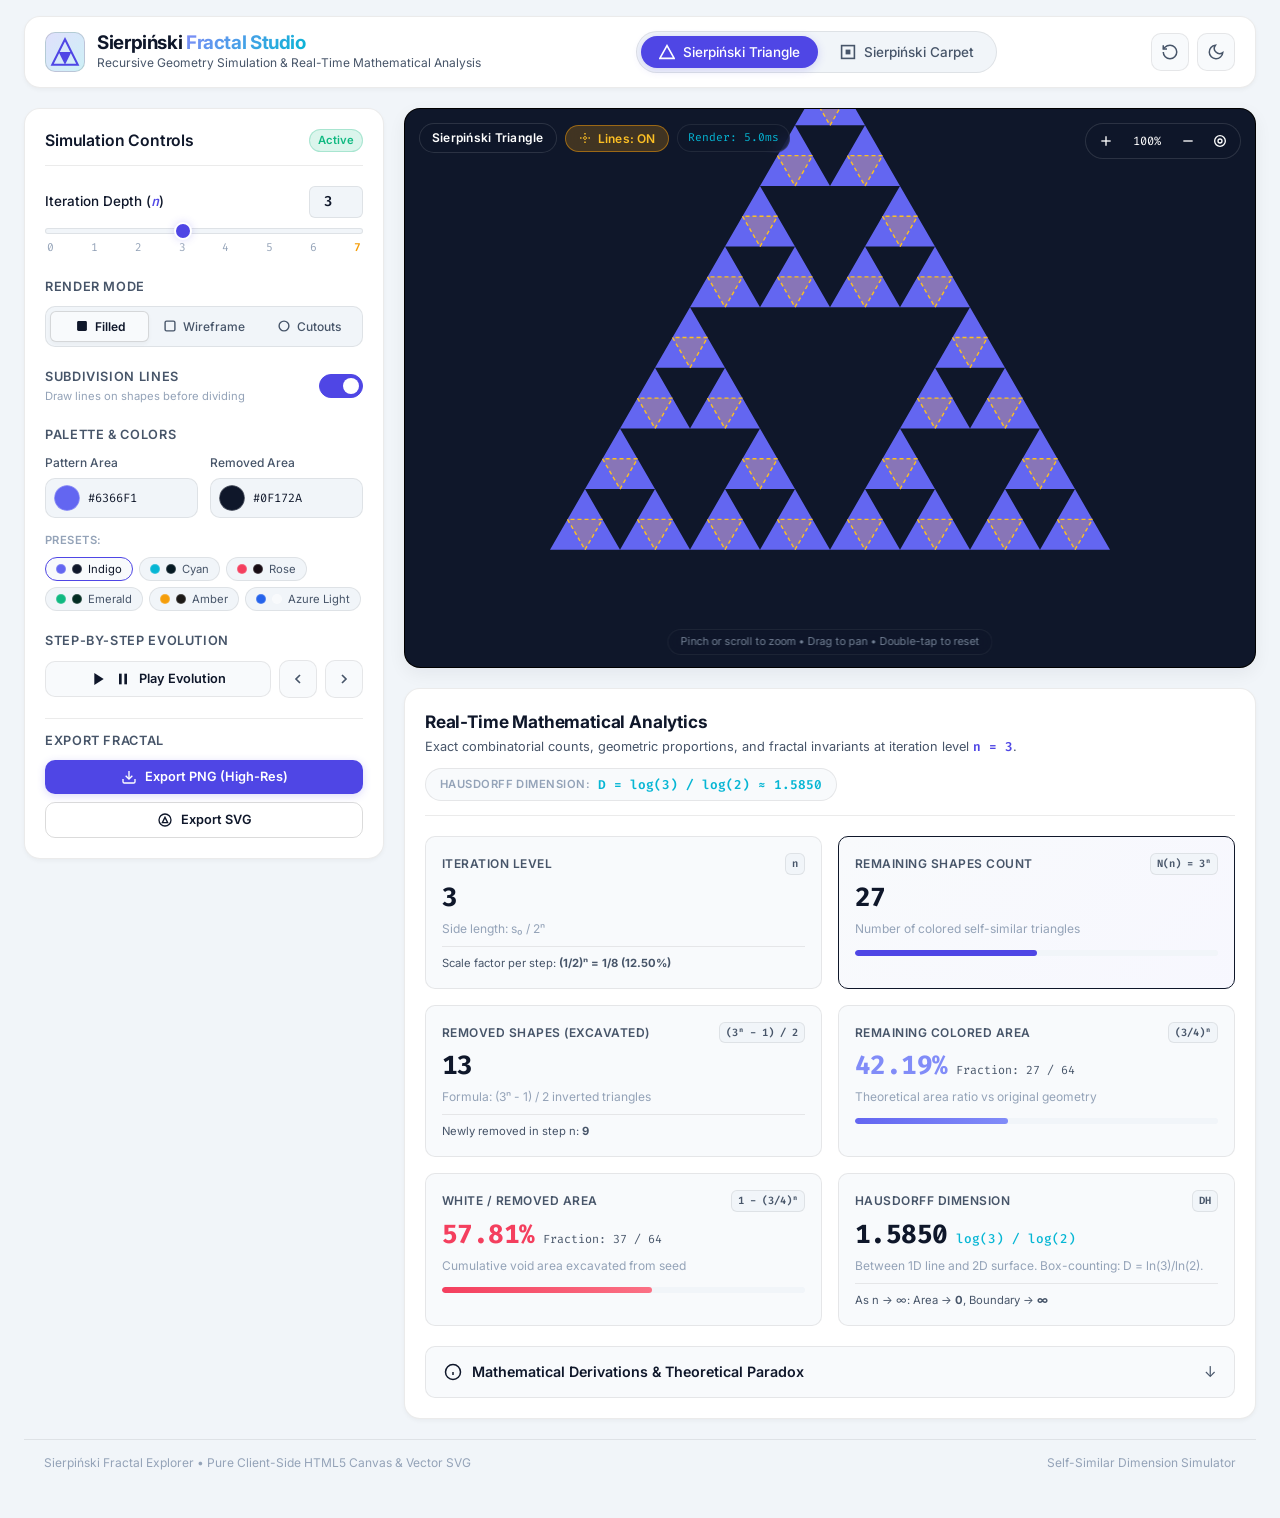
==== commit 844bb39b: "Add pre-division subdivision guide lines for triangle and carpet" ====
--- a/index.html
+++ b/index.html
@@ -133,6 +133,20 @@
           </div>
         </div>
 
+        <!-- SUBDIVISION GUIDES TOGGLE -->
+        <div class="control-group">
+          <div class="toggle-control-row">
+            <div class="toggle-info">
+              <span class="section-sublabel">Subdivision Lines</span>
+              <p class="toggle-desc">Draw lines on shapes before dividing</p>
+            </div>
+            <label class="switch" title="Draw partition cut lines on shapes before excavating voids">
+              <input type="checkbox" id="toggleGuides" checked>
+              <span class="slider-switch"></span>
+            </label>
+          </div>
+        </div>
+
         <!-- COLOR PICKERS -->
         <div class="control-group">
           <label class="section-sublabel">Palette &amp; Colors</label>
@@ -242,6 +256,13 @@
         <!-- Floating HUD Overlays -->
         <div class="canvas-hud top-left">
           <span class="hud-tag" id="hudFractalName">Sierpiński Triangle</span>
+          <button type="button" class="hud-tag hud-btn-tag active" id="btnToggleGuidesHUD" title="Toggle Subdivision Lines (Hotkey: G)">
+            <svg viewBox="0 0 20 20" width="14" height="14" fill="none" stroke="currentColor" stroke-width="2">
+              <line x1="3" y1="10" x2="17" y2="10" stroke-dasharray="2 2"/>
+              <line x1="10" y1="3" x2="10" y2="17" stroke-dasharray="2 2"/>
+            </svg>
+            <span id="lblGuidesHUD">Lines: ON</span>
+          </button>
           <span class="hud-metric" id="hudRenderTime">Render: 0ms</span>
         </div>
 
--- a/style.css
+++ b/style.css
@@ -425,6 +425,74 @@
   font-weight: 600;
 }
 
+/* Toggle Switch */
+.toggle-control-row {
+  display: flex;
+  align-items: center;
+  justify-content: space-between;
+  gap: 12px;
+}
+
+.toggle-info {
+  display: flex;
+  flex-direction: column;
+  gap: 2px;
+}
+
+.toggle-desc {
+  font-size: 0.75rem;
+  color: var(--text-muted);
+}
+
+.switch {
+  position: relative;
+  display: inline-block;
+  width: 44px;
+  height: 24px;
+  flex-shrink: 0;
+}
+
+.switch input {
+  opacity: 0;
+  width: 0;
+  height: 0;
+}
+
+.slider-switch {
+  position: absolute;
+  cursor: pointer;
+  top: 0;
+  left: 0;
+  right: 0;
+  bottom: 0;
+  background-color: var(--bg-input);
+  border: 1px solid var(--border-medium);
+  transition: .25s ease;
+  border-radius: 24px;
+}
+
+.slider-switch:before {
+  position: absolute;
+  content: "";
+  height: 16px;
+  width: 16px;
+  left: 3px;
+  bottom: 3px;
+  background-color: var(--text-secondary);
+  transition: .25s ease;
+  border-radius: 50%;
+}
+
+input:checked + .slider-switch {
+  background-color: var(--accent-primary);
+  border-color: var(--accent-primary);
+}
+
+input:checked + .slider-switch:before {
+  transform: translateX(20px);
+  background-color: #ffffff;
+}
+
 /* Depth Warning Box */
 .depth-warning {
   display: flex;
@@ -762,6 +830,30 @@
   font-size: 0.8rem;
   font-weight: 600;
   letter-spacing: 0.02em;
+}
+
+.hud-btn-tag {
+  cursor: pointer;
+  display: inline-flex;
+  align-items: center;
+  gap: 6px;
+  border: 1px solid rgba(255, 255, 255, 0.16);
+  background: rgba(15, 23, 42, 0.85);
+  transition: all var(--transition-fast);
+  color: var(--text-secondary);
+  font-family: inherit;
+}
+
+.hud-btn-tag:hover {
+  background: var(--bg-surface-hover);
+  color: var(--text-primary);
+  border-color: var(--border-medium);
+}
+
+.hud-btn-tag.active {
+  background: rgba(245, 158, 11, 0.22);
+  border-color: rgba(245, 158, 11, 0.5);
+  color: #fbbf24;
 }
 
 .hud-metric {
